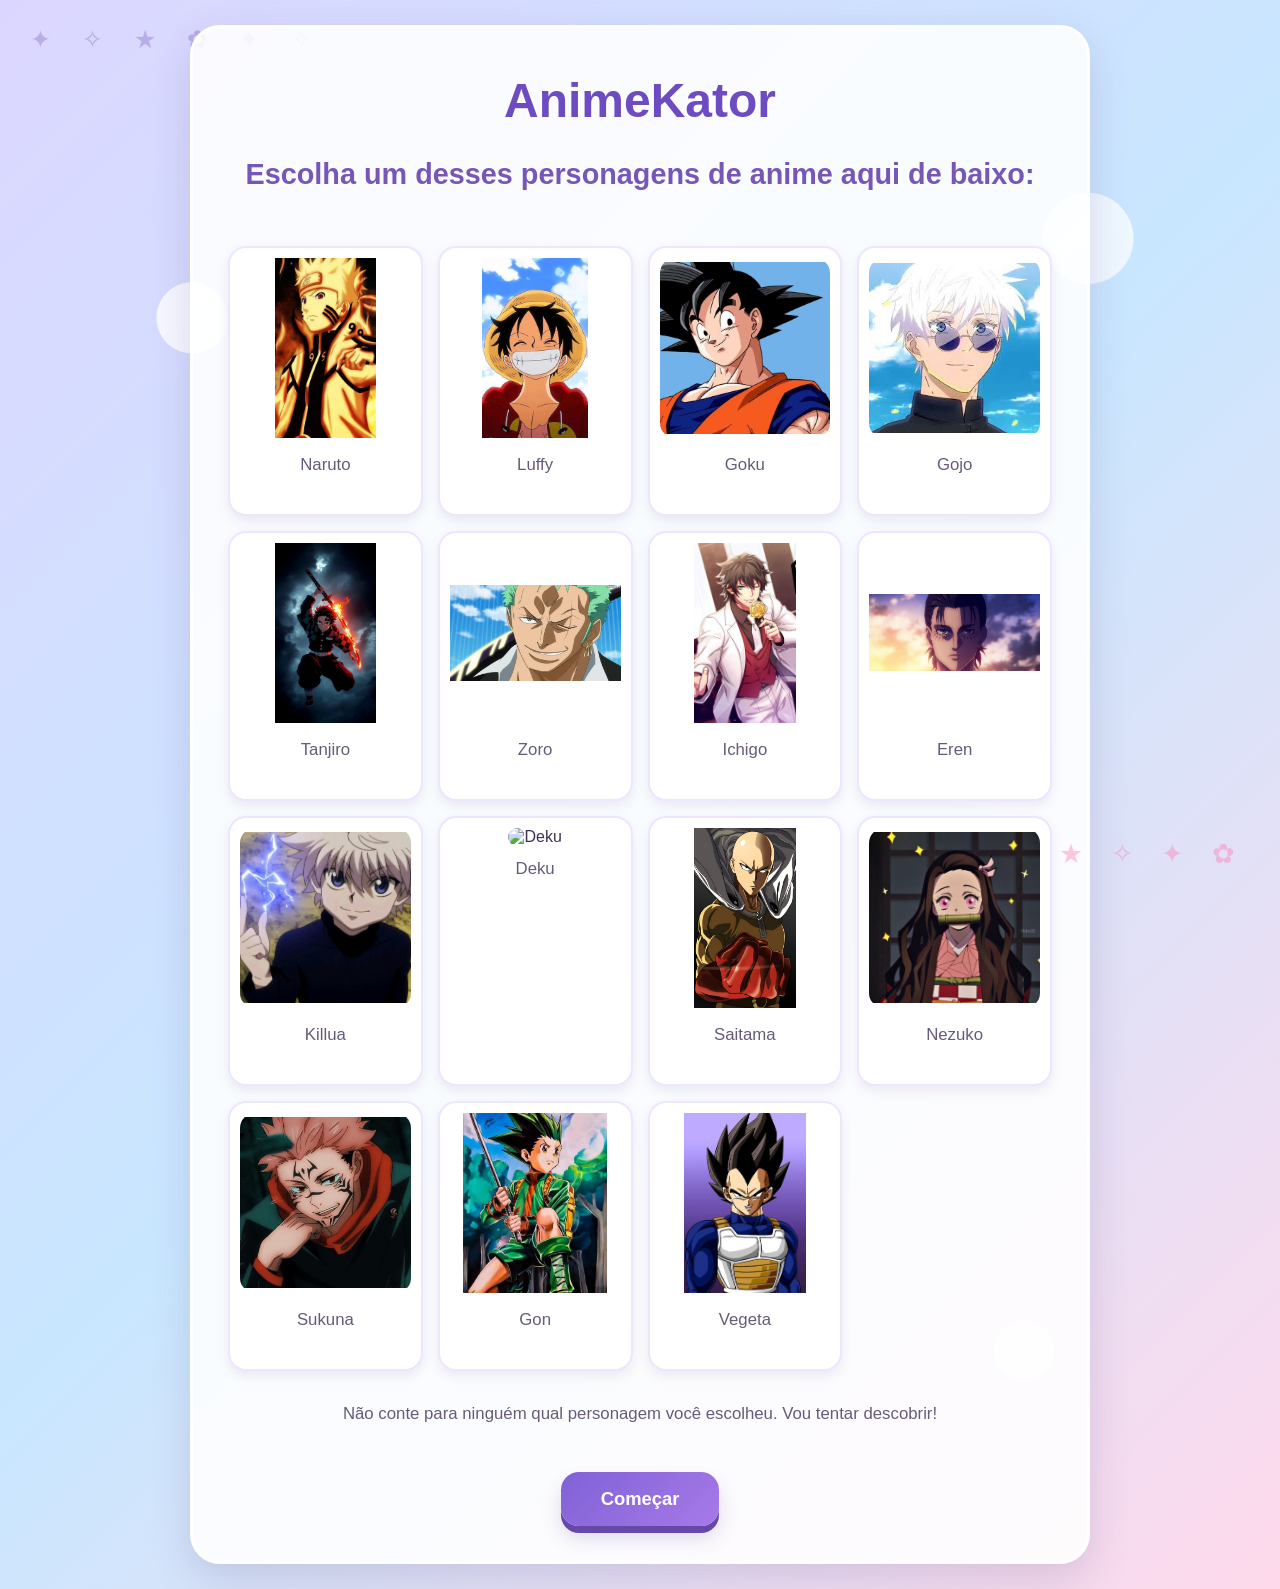
==== index.html @ e6180a13 "Update index.html" ====
<!DOCTYPE html>
<html lang="pt-br">

<head>
    <meta charset="UTF-8">

    <meta name="viewport" content="width=device-width, initial-scale=1.0">

    <title>AnimeKator</title>

    <link rel="stylesheet" href="style.css">
</head>

<body>

    <main class="container">

        <!-- =========================
             TELA INICIAL
        ========================== -->

        <section id="start-screen" class="screen active">

            <h1>AnimeKator</h1>

            <h2>Escolha um desses personagens de anime aqui de baixo:</h2>

            <div class="characters-grid">

                <!-- 1 -->
                <div class="character">
                    <img src="img/naruto.jpg" alt="Naruto">
                    <p>Naruto</p>
                </div>

                <!-- 2 -->
                <div class="character">
                    <img src="img/luffy.jpg" alt="Luffy">
                    <p>Luffy</p>
                </div>

                <!-- 3 -->
                <div class="character">
                    <img src="img/goku.jpg" alt="Goku">
                    <p>Goku</p>
                </div>

                <!-- 4 -->
                <div class="character">
                    <img src="img/gojo.jpg" alt="Gojo">
                    <p>Gojo</p>
                </div>

                <!-- 5 -->
                <div class="character">
                    <img src="img/tanjiro.jpg" alt="Tanjiro">
                    <p>Tanjiro</p>
                </div>

                <!-- 6 -->
                <div class="character">
                    <img src="img/zoro.jpg" alt="Zoro">
                    <p>Zoro</p>
                </div>

                <!-- 7 -->
                <div class="character">
                    <img src="img/ichiro.jpg" alt="Ichigo">
                    <p>Ichigo</p>
                </div>

                <!-- 8 -->
                <div class="character">
                    <img src="img/eren.jpg" alt="Eren">
                    <p>Eren</p>
                </div>

                <!-- 9 -->
                <div class="character">
                    <img src="img/killua.jpg" alt="Killua">
                    <p>Killua</p>
                </div>

                <!-- 10 -->
                <div class="character">
                    <img src="img/Deku.jpg" alt="Deku">
                    <p>Deku</p>
                </div>

                <!-- 11 -->
                <div class="character">
                    <img src="img/saitama.jpg" alt="Saitama">
                    <p>Saitama</p>
                </div>

                <!-- 12 -->
                <div class="character">
                    <img src="img/nezuko.jpg" alt="Nezuko">
                    <p>Nezuko</p>
                </div>

                <!-- 13 -->
                <div class="character">
                    <img src="img/sukuna.jpg" alt="Sukuna">
                    <p>Sukuna</p>
                </div>

                <!-- 14 -->
                <div class="character">
                    <img src="img/gon.jpg" alt="Gon">
                    <p>Gon</p>
                </div>

                <!-- 15 - CORINGA -->
                <div class="character">
                    <img src="img/vegeta.jpg" alt="Vegeta">
                    <p>Vegeta</p>
                </div>

            </div>

            <p>
                Não conte para ninguém qual personagem você escolheu.
                Vou tentar descobrir!
            </p>

            <button id="start-button" class="btn">
                Começar
            </button>

        </section>


        <!-- =========================
             TELA DO JOGO
        ========================== -->

        <section id="game-screen" class="screen">

            <h2 id="question-text" class="question">
                O personagem que você escolheu está neste cartão?
            </h2>

            <div id="card-display" class="card">
                <!-- O JavaScript coloca os personagens aqui -->
            </div>

            <div class="button-group">

                <button
                    data-answer="yes"
                    class="btn yes">
                    Sim
                </button>

                <button
                    data-answer="no"
                    class="btn no">
                    Não
                </button>

            </div>

        </section>


        <!-- =========================
             TELA DE RESULTADO
        ========================== -->

        <section id="result-screen" class="screen">

            <h2 class="result-intro">
                Acho que descobri!
            </h2>

            <div id="result-number" class="result-number-display">
            </div>

            <div id="result-image" class="result-image-display">
            </div>

            <div id="explanation" class="explanation-box">

                <h3 class="explanation-title">
                    Como eu adivinhei?
                </h3>

                <p id="explanation-text" class="explanation-content">
                </p>

            </div>

            <button id="play-again-button" class="btn">
                Jogar Novamente
            </button>

        </section>

    </main>


    <!-- JavaScript do jogo -->
    <script src="script.js"></script>

</body>

</html>
---- style.css ----
/* ================================
   ANIMEKATOR - ESTILO
   ================================ */

* {
    margin: 0;
    padding: 0;
    box-sizing: border-box;
}

body {
    font-family: "Trebuchet MS", "Arial Rounded MT Bold", Arial, sans-serif;
    min-height: 100vh;

    /* Fundo suave e divertido */
    background:
        radial-gradient(circle at 15% 20%, rgba(255, 255, 255, 0.8) 0 35px, transparent 36px),
        radial-gradient(circle at 85% 15%, rgba(255, 255, 255, 0.7) 0 45px, transparent 46px),
        radial-gradient(circle at 80% 85%, rgba(255, 255, 255, 0.6) 0 30px, transparent 31px),
        linear-gradient(135deg, #dcd6ff, #c9e7ff, #ffd9ec);

    color: #3d3155;
    display: flex;
    justify-content: center;
    align-items: center;

    padding: 25px;

    position: relative;
    overflow-x: hidden;
}


/* ================================
   DECORAÇÕES DO FUNDO
   ================================ */

body::before {
    content: "✦  ✧  ★  ✿  ✦  ✧";
    position: fixed;
    top: 25px;
    left: 30px;

    color: rgba(120, 95, 190, 0.35);
    font-size: 25px;
    letter-spacing: 12px;

    pointer-events: none;
}

body::after {
    content: "★  ✧  ✦  ✿";
    position: fixed;
    bottom: 30px;
    right: 35px;

    color: rgba(255, 120, 170, 0.4);
    font-size: 27px;
    letter-spacing: 10px;

    pointer-events: none;
}


/* ================================
   CONTAINER PRINCIPAL
   ================================ */

.container {
    width: 100%;
    max-width: 900px;
    text-align: center;

    background: rgba(255, 255, 255, 0.88);

    border-radius: 30px;

    padding: 35px;

    box-shadow:
        0 15px 40px rgba(90, 70, 130, 0.18);

    border: 3px solid rgba(255, 255, 255, 0.9);

    position: relative;
}


/* ================================
   TÍTULOS
   ================================ */

h1 {
    font-size: 3rem;

    color: #6d4cc2;

    margin-bottom: 10px;

    font-weight: 900;

    text-shadow:
        2px 2px 0 #ffffff;
}

h2 {
    font-size: 1.8rem;

    color: #7657b8;

    margin-bottom: 15px;
}

p {
    color: #665b78;

    font-size: 1.05rem;

    line-height: 1.6;
}


/* ================================
   TELA INICIAL
   ================================ */

#start-screen {
    display: flex;
    flex-direction: column;
    align-items: center;
    justify-content: center;

    min-height: 500px;
}

#start-screen h1 {
    margin-top: 10px;
}

#start-screen p {
    max-width: 600px;
    margin: 10px auto 25px;
}


/* ================================
   BOTÕES
   ================================ */

button {
    border: none;

    font-family: inherit;

    font-size: 1rem;

    font-weight: bold;

    cursor: pointer;

    border-radius: 18px;

    padding: 14px 28px;

    transition:
        transform 0.2s ease,
        box-shadow 0.2s ease,
        background 0.2s ease;
}


/* Botão principal */

#start-button {
    background: linear-gradient(135deg, #8062d6, #a779e8);

    color: white;

    padding: 16px 40px;

    font-size: 1.15rem;

    box-shadow:
        0 7px 0 #6548a7,
        0 12px 20px rgba(100, 70, 160, 0.2);
}

#start-button:hover {
    transform: translateY(-3px);

    box-shadow:
        0 10px 0 #6548a7,
        0 15px 25px rgba(100, 70, 160, 0.25);
}

#start-button:active {
    transform: translateY(4px);

    box-shadow:
        0 3px 0 #6548a7;
}


/* ================================
   TELA DO JOGO
   ================================ */

#game-screen {
    display: none;
}

.game-header {
    margin-bottom: 20px;
}


/* Indicador da carta */

#card-counter {
    display: inline-block;

    background: #f1eaff;

    color: #7252b3;

    padding: 8px 18px;

    border-radius: 20px;

    font-size: 0.9rem;

    font-weight: bold;

    margin-bottom: 15px;
}


/* ================================
   CARTA
   ================================ */

.card {
    background: linear-gradient(
        145deg,
        #ffffff,
        #f8f4ff
    );

    border-radius: 25px;

    padding: 25px;

    margin: 20px auto;

    max-width: 750px;

    border: 3px solid #e7dcff;

    box-shadow:
        0 10px 25px rgba(90, 70, 130, 0.12);

    position: relative;
}


/* Detalhe decorativo da carta */

.card::before {
    content: "✦";

    position: absolute;

    top: 12px;
    left: 18px;

    color: #e7a8d2;

    font-size: 22px;
}

.card::after {
    content: "✧";

    position: absolute;

    bottom: 10px;
    right: 18px;

    color: #9e8be0;

    font-size: 24px;
}


/* Título da carta */

.card h2 {
    margin-bottom: 20px;

    font-size: 1.6rem;
}


/* ================================
   GRID DOS PERSONAGENS
   ================================ */

.characters-grid {
    display: grid;

    grid-template-columns: repeat(4, 1fr);

    gap: 15px;

    margin-top: 20px;
}


/* ================================
   PERSONAGENS
   ================================ */

.character {
    background: white;

    border-radius: 18px;

    padding: 10px;

    border: 2px solid #eee5ff;

    box-shadow:
        0 5px 12px rgba(90, 70, 130, 0.1);

    transition:
        transform 0.2s ease,
        box-shadow 0.2s ease;
}

.character:hover {
    transform: translateY(-5px) rotate(-1deg);

    box-shadow:
        0 10px 18px rgba(90, 70, 130, 0.16);
}

.character img {
    width: 100%;
    height: 180px;
    object-fit: contain;
    object-position: center;
    border-radius: 15px;
}
}

.character p {
    font-size: 0.85rem;

    font-weight: bold;

    margin-top: 8px;

    color: #5d4b78;
}


/* ================================
   ÁREA DAS RESPOSTAS
   ================================ */

.answers {
    display: flex;

    justify-content: center;

    gap: 20px;

    margin-top: 25px;
}


/* SIM */

#yes-button {
    background: #ff91bd;

    color: white;

    box-shadow:
        0 6px 0 #d96d99;
}

#yes-button:hover {
    background: #ff7faf;

    transform: translateY(-3px);
}


/* NÃO */

#no-button {
    background: #8e7bd4;

    color: white;

    box-shadow:
        0 6px 0 #6b5aae;
}

#no-button:hover {
    background: #7b67c7;

    transform: translateY(-3px);
}


/* ================================
   TELA DE RESULTADO
   ================================ */

#result-screen {
    display: none;

    min-height: 500px;

    align-items: center;

    justify-content: center;

    flex-direction: column;
}

#result-screen h2 {
    font-size: 2rem;

    margin-bottom: 10px;
}


/* Imagem do personagem descoberto */

#result-image {
    width: 260px;

    height: 320px;

    object-fit: cover;

    border-radius: 25px;

    border: 6px solid white;

    box-shadow:
        0 12px 30px rgba(80, 60, 120, 0.2);

    margin: 20px 0;
}


/* Nome do personagem */

#result-name {
    font-size: 2rem;

    font-weight: 900;

    color: #704fc0;

    margin-bottom: 20px;
}


/* Botão jogar novamente */

#restart-button {
    background: linear-gradient(
        135deg,
        #ff91bd,
        #e878ad
    );

    color: white;

    padding: 14px 30px;

    box-shadow:
        0 6px 0 #c45c91;
}

#restart-button:hover {
    transform: translateY(-3px);

    box-shadow:
        0 9px 0 #c45c91;
}


/* ================================
   ANIMAÇÕES
   ================================ */

@keyframes aparecer {
    from {
        opacity: 0;
        transform: translateY(15px);
    }

    to {
        opacity: 1;
        transform: translateY(0);
    }
}

.container {
    animation: aparecer 0.5s ease;
}


/* ================================
   RESPONSIVIDADE
   ================================ */

@media (max-width: 700px) {

    body {
        padding: 15px;
    }

    .container {
        padding: 22px 15px;

        border-radius: 22px;
    }

    h1 {
        font-size: 2.2rem;
    }

    h2 {
        font-size: 1.5rem;
    }

    .characters-grid {
        grid-template-columns: repeat(3, 1fr);

        gap: 10px;
    }

    .character img {
        height: 110px;
    }

    .answers {
        gap: 12px;
    }

    button {
        padding: 12px 22px;
    }

    #result-image {
        width: 220px;

        height: 280px;
    }
}


@media (max-width: 450px) {

    .characters-grid {
        grid-template-columns: repeat(2, 1fr);
    }

    .character img {
        height: 130px;
    }

    .answers {
        flex-direction: column;

        align-items: center;
    }

    .answers button {
        width: 80%;
    }

    h1 {
        font-size: 1.9rem;
    }
}
    /* CORREÇÃO DAS TELAS DO JOGO */

.screen {
    display: none !important;
    flex-direction: column;
    align-items: center;
    gap: 20px;
}

.screen.active {
    display: flex !important;
}
    .result-image-display {
    margin-bottom: 35px;
}

.explanation-box {
    margin-top: 10px;
    padding: 15px 20px;
}

.explanation-title {
    margin-bottom: 12px;
}

.explanation-content {
    margin-top: 5px;
    line-height: 1.5;
}
    .result-image-display {
    margin-bottom: 35px;
}

.explanation-box {
    margin-top: 20px;
}

.explanation-title {
    margin-bottom: 15px;
}

.explanation-content {
    margin-top: 10px;
    line-height: 1.6;
}
    /* Ajuste da imagem e explicação do resultado */
#result-image {
    display: block;
    margin-bottom: 40px;
}

#result-image img {
    display: block;
    margin: 0 auto;
}

.explanation-box {
    position: relative;
    margin-top: 30px;
    clear: both;
}

.explanation-title {
    position: relative;
    margin-top: 20px;
    margin-bottom: 15px;
    z-index: 2;
}

.explanation-content {
    position: relative;
    margin-top: 10px;
    line-height: 1.6;
}
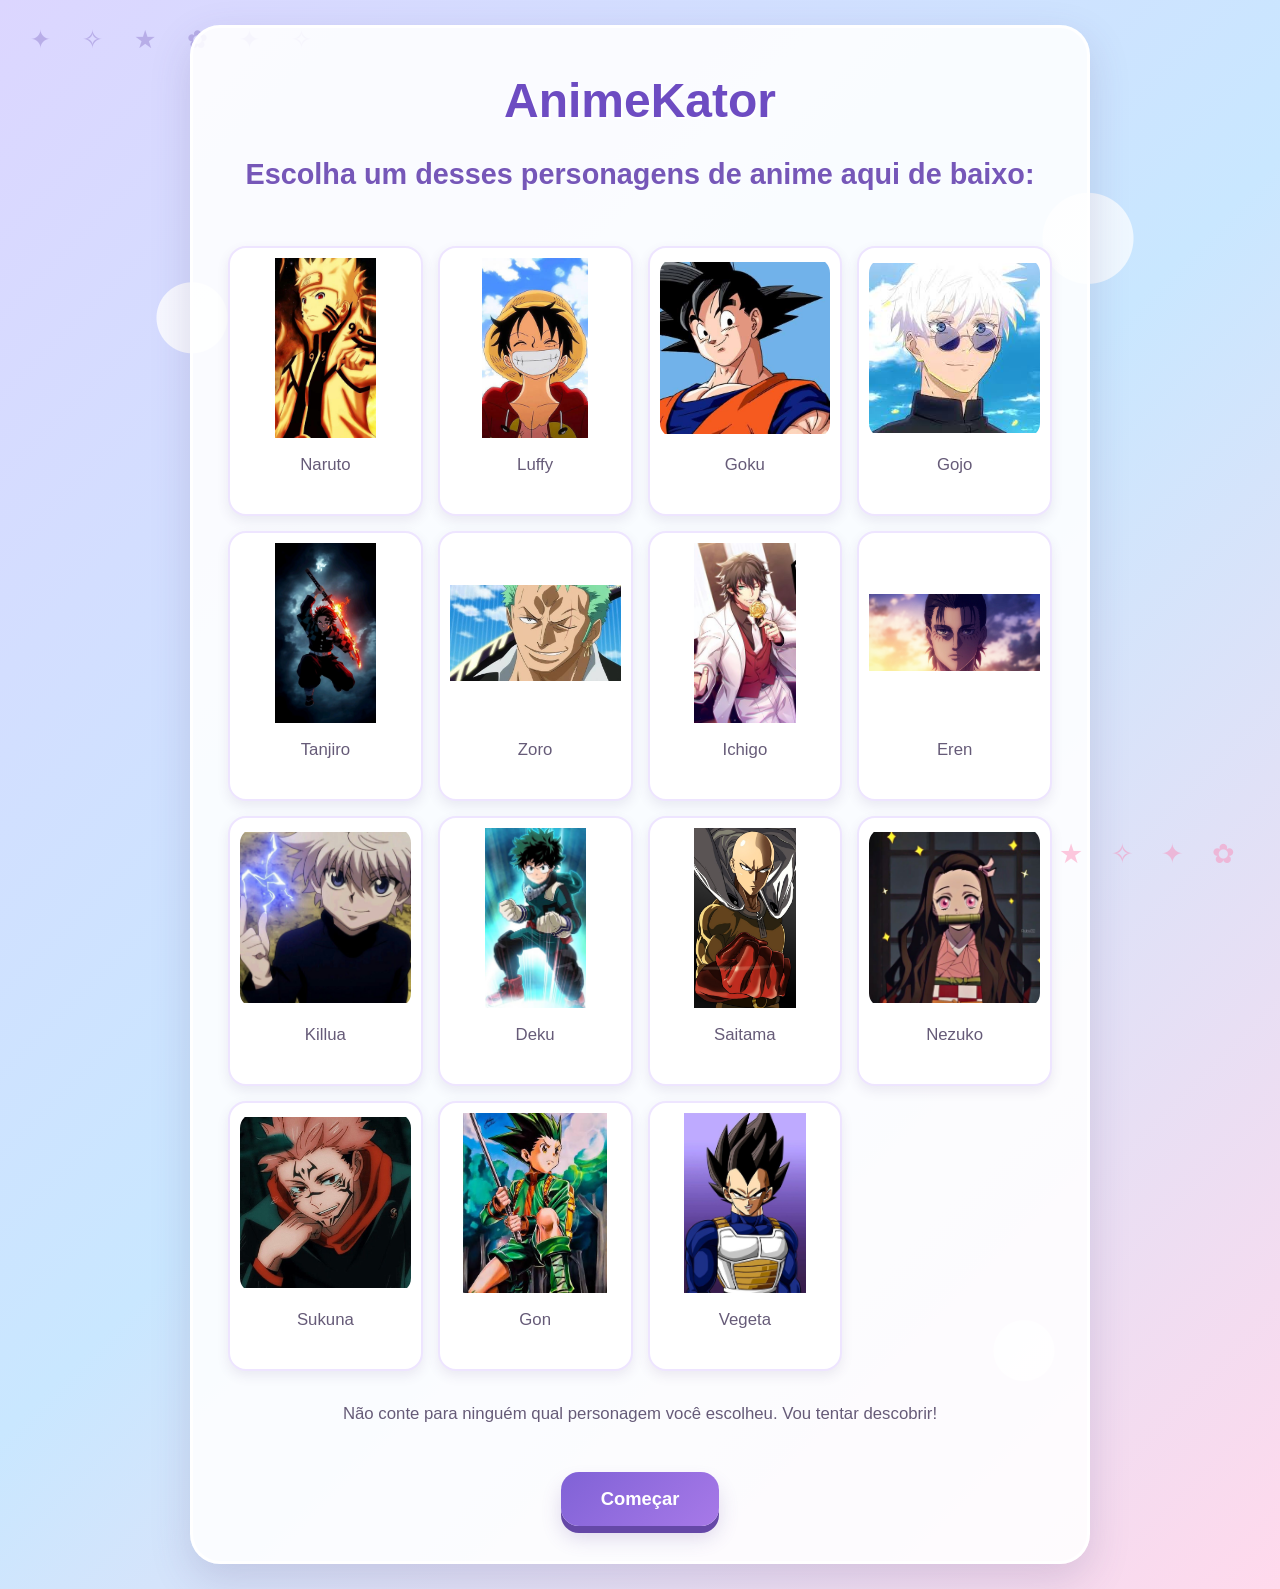
==== commit b4f73255: "Update index.html" ====
--- a/index.html
+++ b/index.html
@@ -83,7 +83,7 @@
 
                 <!-- 10 -->
                 <div class="character">
-                    <img src="img/Deku.jpg" alt="Deku">
+                    <img src="./img/deku.jpg" alt="Deku">
                     <p>Deku</p>
                 </div>
 
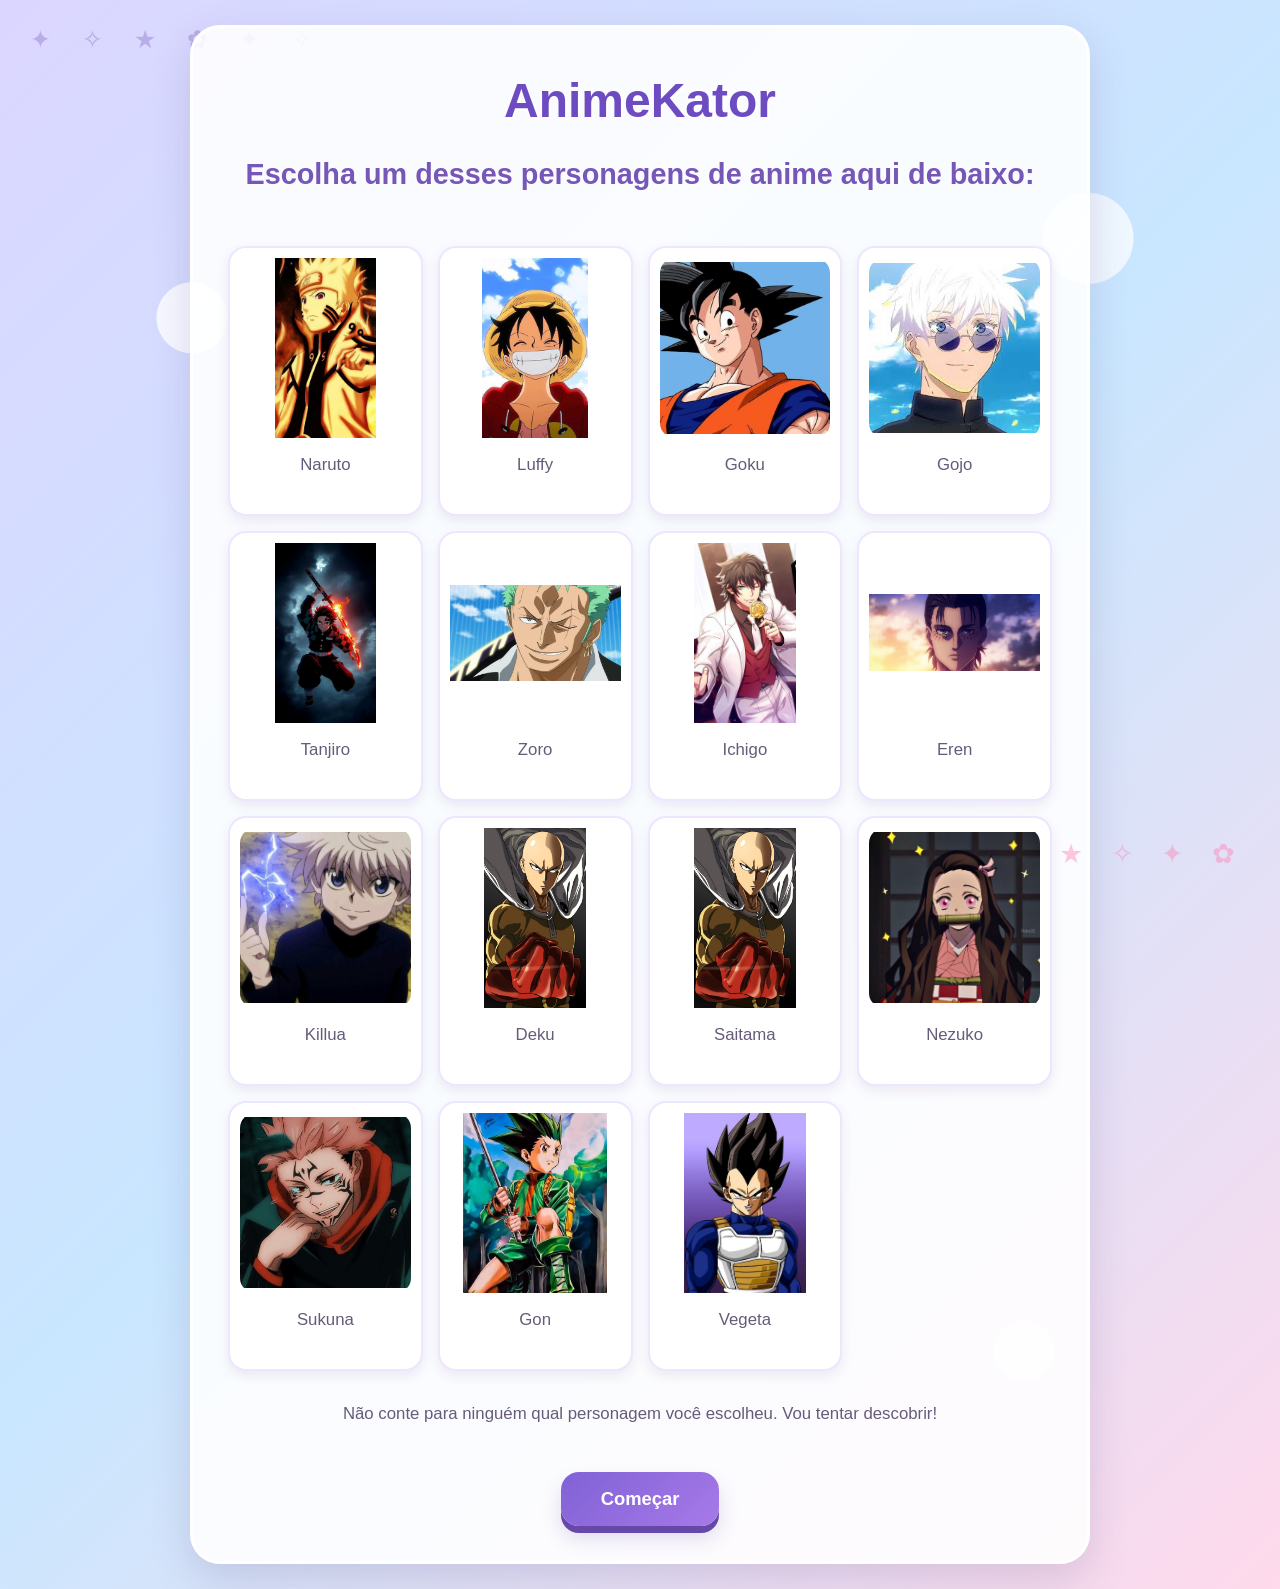
==== commit 5d69ff21: "Update index.html" ====
--- a/index.html
+++ b/index.html
@@ -83,7 +83,7 @@
 
                 <!-- 10 -->
                 <div class="character">
-                    <img src="./img/deku.jpg" alt="Deku">
+                    <img src="img/saitama.jpg" alt="Deku">
                     <p>Deku</p>
                 </div>
 
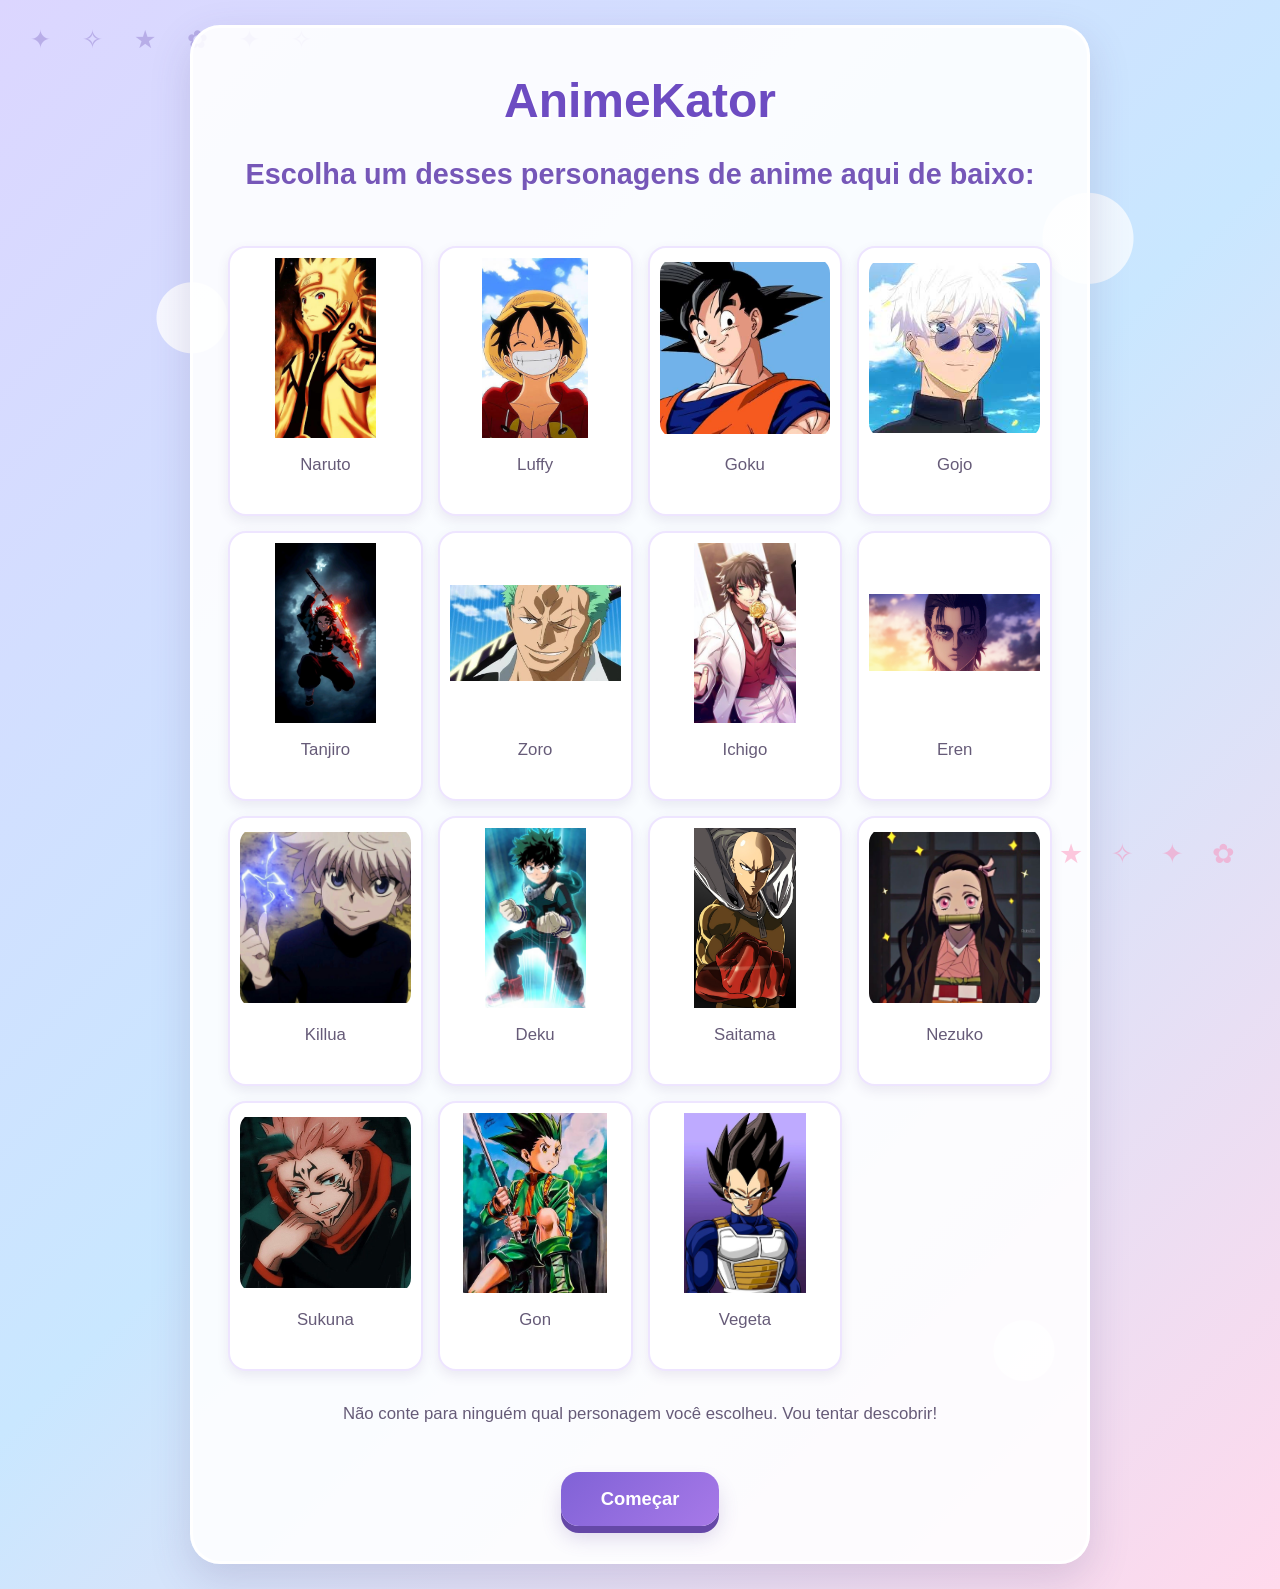
==== commit 036183bb: "Update index.html" ====
--- a/index.html
+++ b/index.html
@@ -83,7 +83,7 @@
 
                 <!-- 10 -->
                 <div class="character">
-                    <img src="img/saitama.jpg" alt="Deku">
+                    <img src="img/deku.jpg" alt="Deku">
                     <p>Deku</p>
                 </div>
 
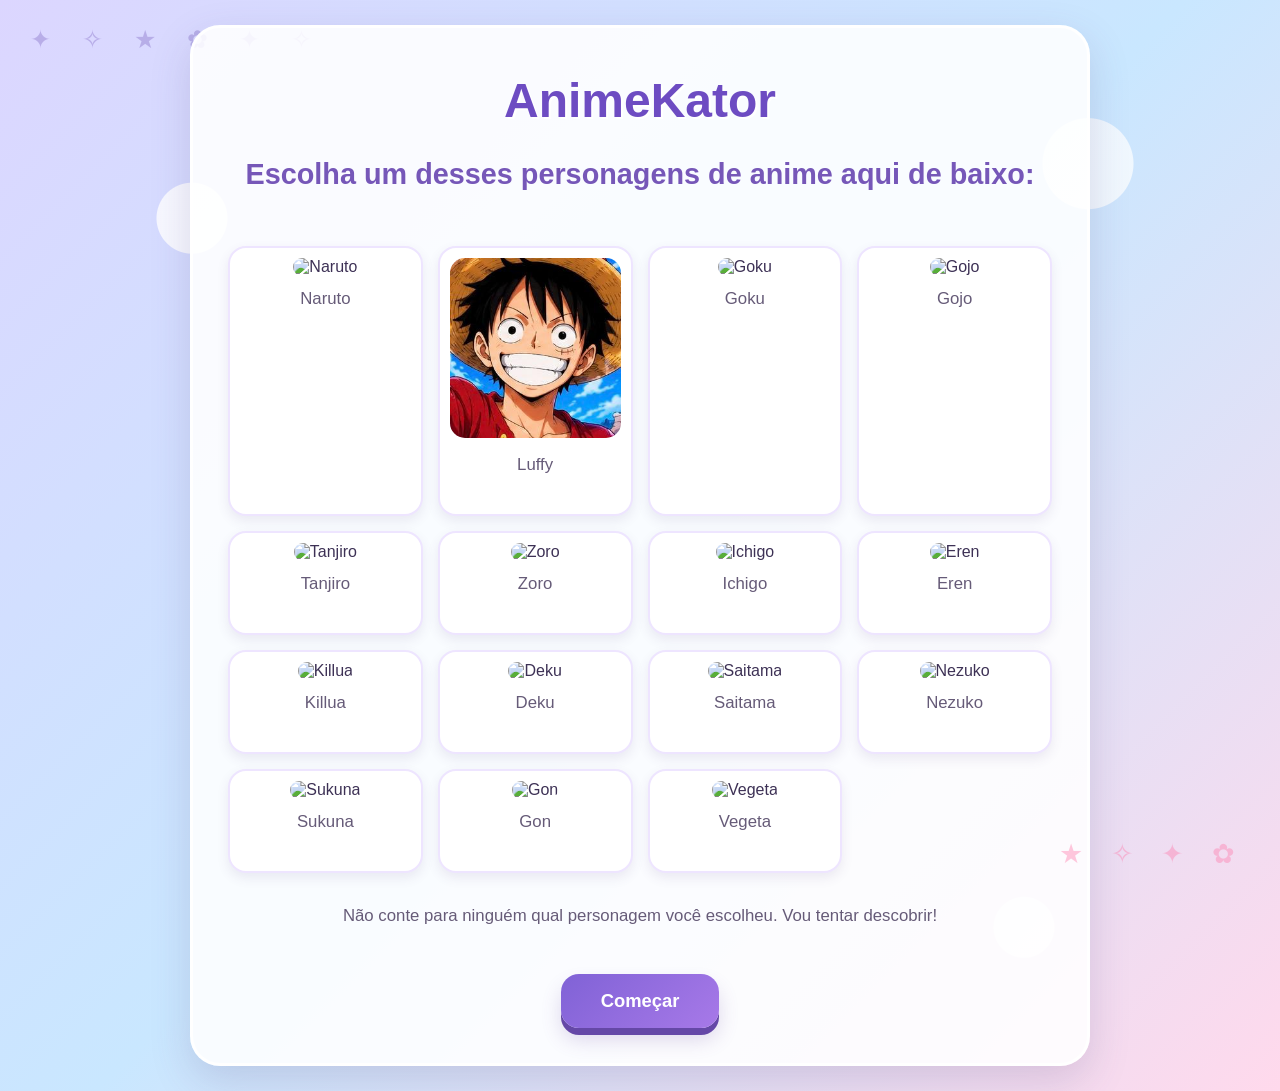
==== commit c2e431c3: "Update index.html" ====
--- a/index.html
+++ b/index.html
@@ -35,7 +35,7 @@
 
                 <!-- 2 -->
                 <div class="character">
-                    <img src="img/luffy.jpg" alt="Luffy">
+                    <img src="img/luffy.jpg.jpeg" alt="Luffy">
                     <p>Luffy</p>
                 </div>
 
--- a/style.css
+++ b/style.css
@@ -347,7 +347,8 @@
 .character img {
     width: 100%;
     height: 180px;
-    object-fit: contain;
+    aspect-ratio: 1 / 1;
+    object-fit: cover;
     object-position: center;
     border-radius: 15px;
 }
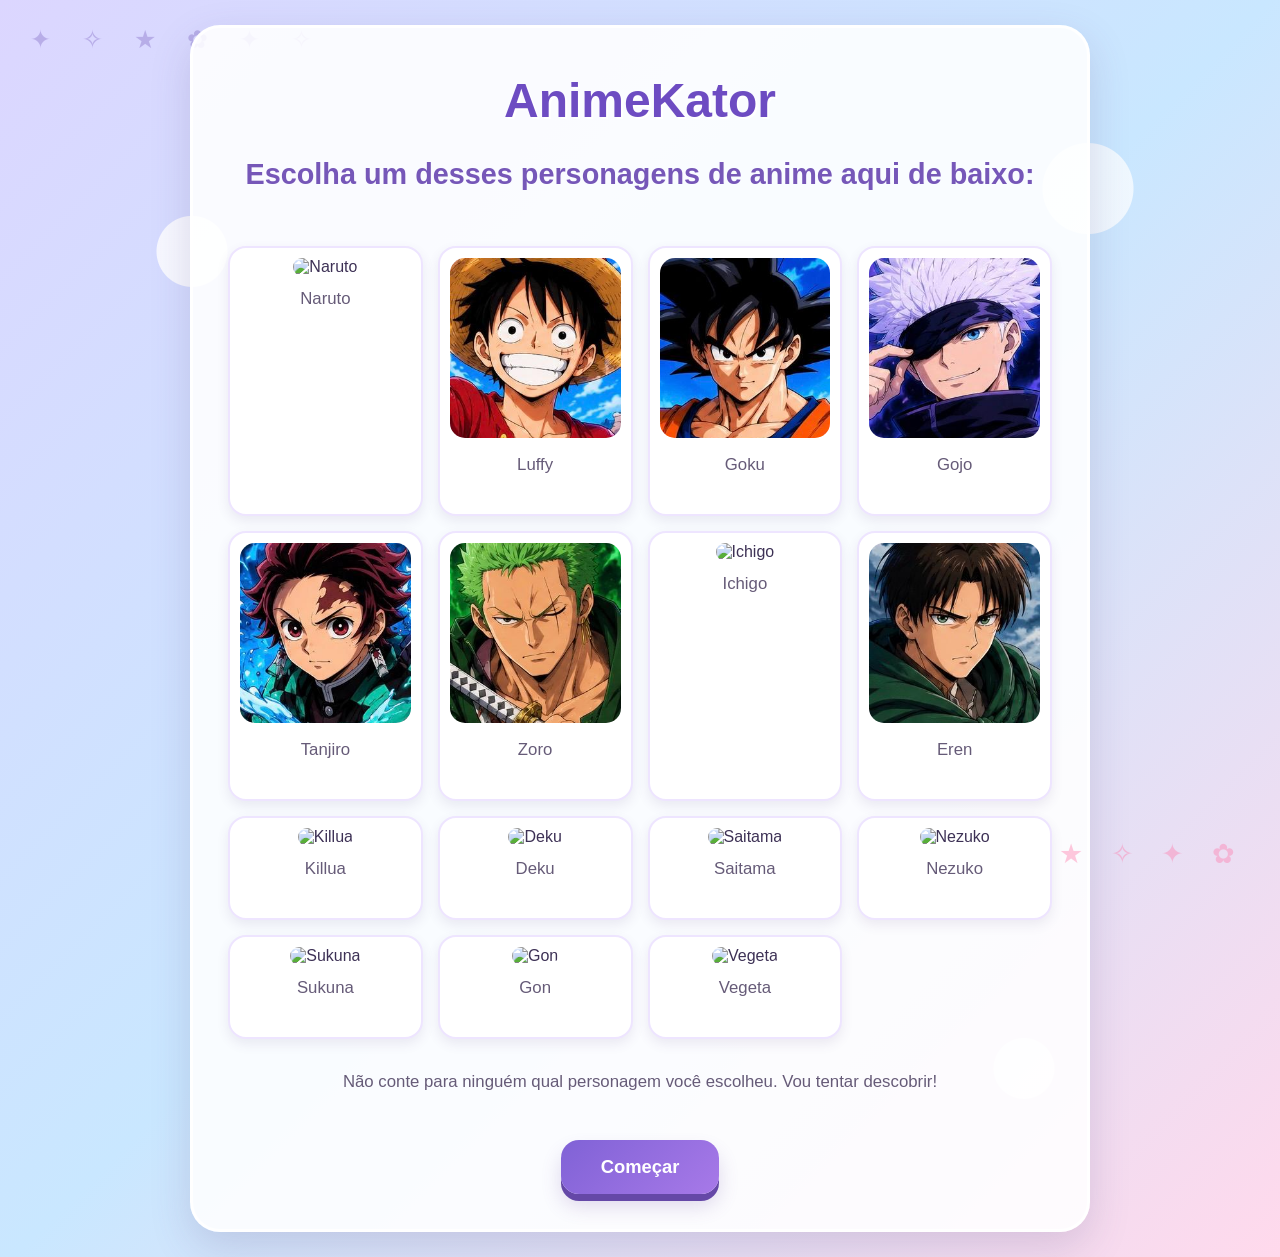
==== commit f0570e7a: "Update index.html" ====
--- a/index.html
+++ b/index.html
@@ -29,7 +29,7 @@
 
                 <!-- 1 -->
                 <div class="character">
-                    <img src="img/naruto.jpg" alt="Naruto">
+                    <img src="img/naruto.jpg.jpeg" alt="Naruto">
                     <p>Naruto</p>
                 </div>
 
@@ -41,73 +41,73 @@
 
                 <!-- 3 -->
                 <div class="character">
-                    <img src="img/goku.jpg" alt="Goku">
+                    <img src="img/goku.jpg.jpeg" alt="Goku">
                     <p>Goku</p>
                 </div>
 
                 <!-- 4 -->
                 <div class="character">
-                    <img src="img/gojo.jpg" alt="Gojo">
+                    <img src="img/gojo.jpg.jpeg" alt="Gojo">
                     <p>Gojo</p>
                 </div>
 
                 <!-- 5 -->
                 <div class="character">
-                    <img src="img/tanjiro.jpg" alt="Tanjiro">
+                    <img src="img/tanjiro.jpg.jpeg" alt="Tanjiro">
                     <p>Tanjiro</p>
                 </div>
 
                 <!-- 6 -->
                 <div class="character">
-                    <img src="img/zoro.jpg" alt="Zoro">
+                    <img src="img/zoro.jpg.jpeg" alt="Zoro">
                     <p>Zoro</p>
                 </div>
 
                 <!-- 7 -->
                 <div class="character">
-                    <img src="img/ichiro.jpg" alt="Ichigo">
+                    <img src="img/ichiro.jpg.jpeg" alt="Ichigo">
                     <p>Ichigo</p>
                 </div>
 
                 <!-- 8 -->
                 <div class="character">
-                    <img src="img/eren.jpg" alt="Eren">
+                    <img src="img/eren.jpg.jpeg" alt="Eren">
                     <p>Eren</p>
                 </div>
 
                 <!-- 9 -->
                 <div class="character">
-                    <img src="img/killua.jpg" alt="Killua">
+                    <img src="img/killua.jpg.jpeg" alt="Killua">
                     <p>Killua</p>
                 </div>
 
                 <!-- 10 -->
                 <div class="character">
-                    <img src="img/deku.jpg" alt="Deku">
+                    <img src="img/deku.jpg.jpeg" alt="Deku">
                     <p>Deku</p>
                 </div>
 
                 <!-- 11 -->
                 <div class="character">
-                    <img src="img/saitama.jpg" alt="Saitama">
+                    <img src="img/saitama.jpg.jpeg" alt="Saitama">
                     <p>Saitama</p>
                 </div>
 
                 <!-- 12 -->
                 <div class="character">
-                    <img src="img/nezuko.jpg" alt="Nezuko">
+                    <img src="img/nezuko.jpg.jpeg" alt="Nezuko">
                     <p>Nezuko</p>
                 </div>
 
                 <!-- 13 -->
                 <div class="character">
-                    <img src="img/sukuna.jpg" alt="Sukuna">
+                    <img src="img/sukuna.jpg.jpeg" alt="Sukuna">
                     <p>Sukuna</p>
                 </div>
 
                 <!-- 14 -->
                 <div class="character">
-                    <img src="img/gon.jpg" alt="Gon">
+                    <img src="img/gon.jpg.jpeg" alt="Gon">
                     <p>Gon</p>
                 </div>
 
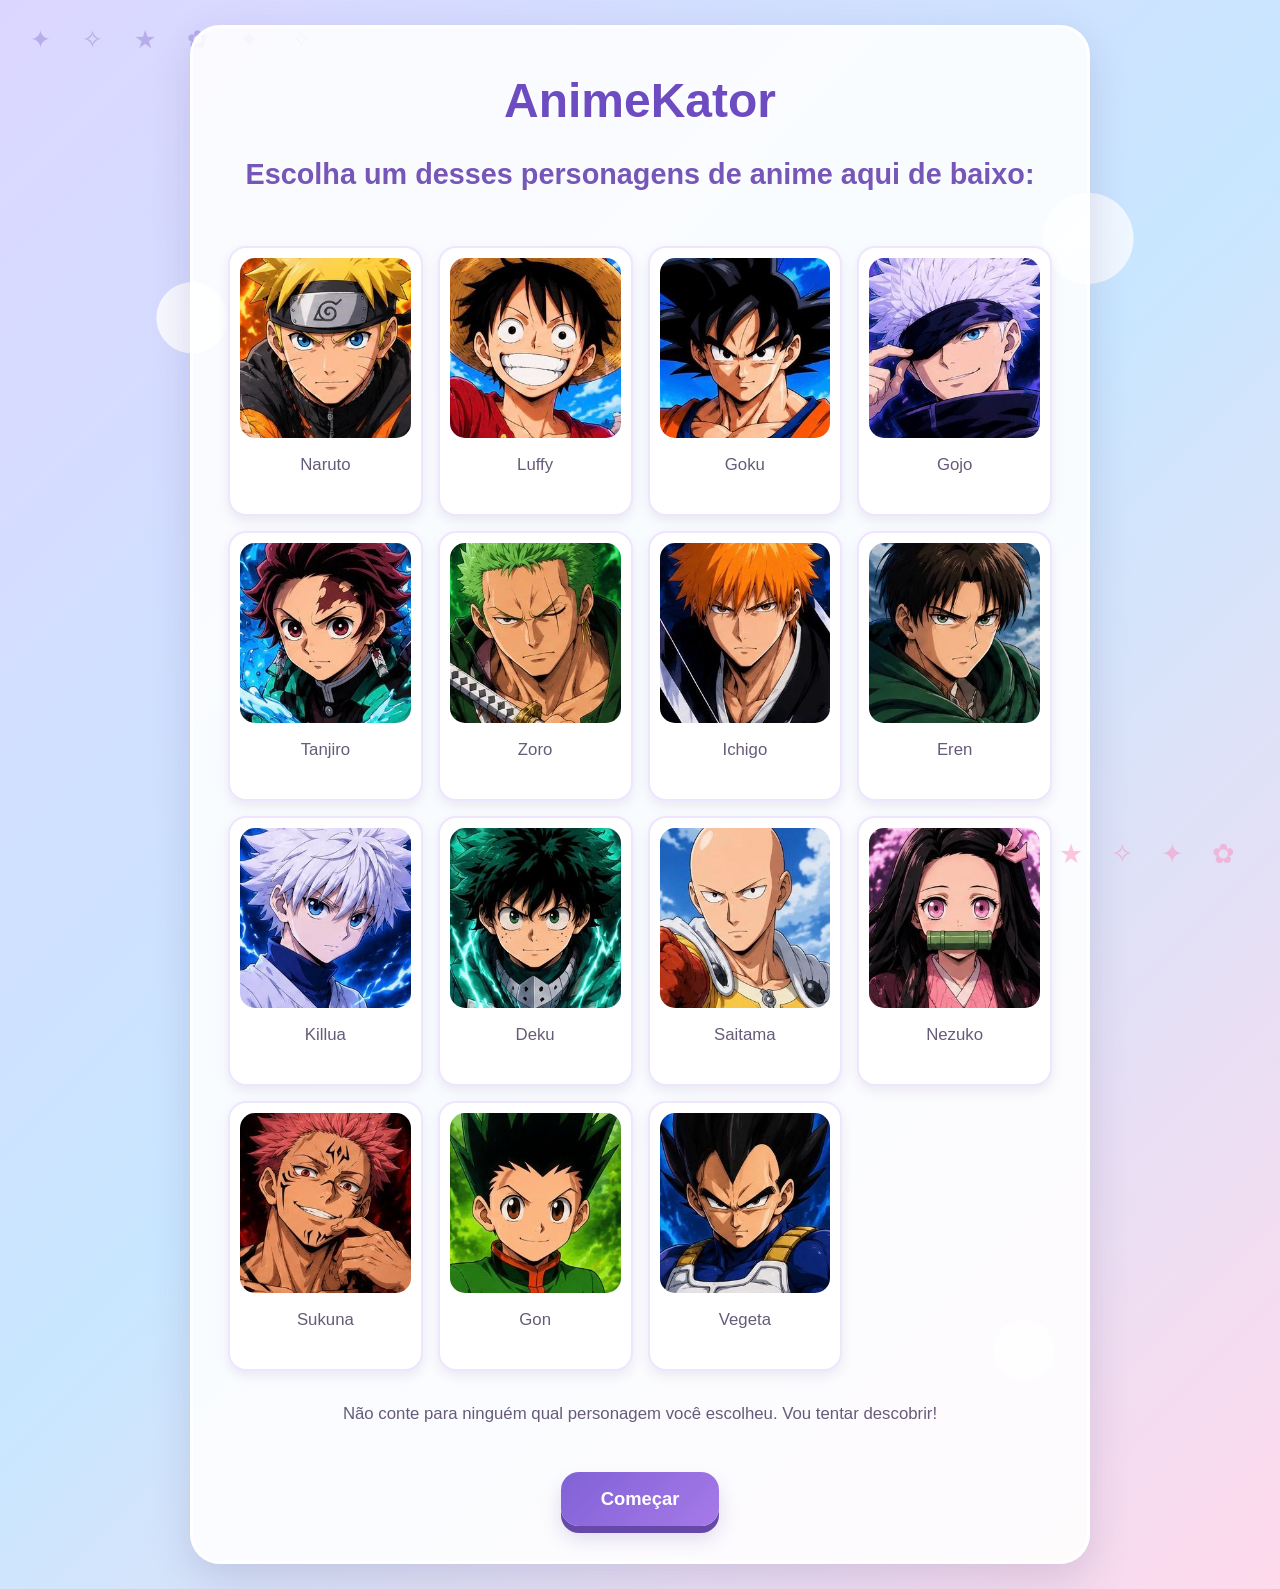
==== commit aad23924: "Update index.html" ====
--- a/index.html
+++ b/index.html
@@ -65,13 +65,13 @@
 
                 <!-- 7 -->
                 <div class="character">
-                    <img src="img/ichiro.jpg.jpeg" alt="Ichigo">
+                    <img src="img/ichigo.jpg.jpeg" alt="Ichigo">
                     <p>Ichigo</p>
                 </div>
 
                 <!-- 8 -->
                 <div class="character">
-                    <img src="img/eren.jpg.jpeg" alt="Eren">
+                    <img src="img/eren.jpg" alt="Eren">
                     <p>Eren</p>
                 </div>
 
@@ -113,7 +113,7 @@
 
                 <!-- 15 - CORINGA -->
                 <div class="character">
-                    <img src="img/vegeta.jpg" alt="Vegeta">
+                    <img src="img/vegeta.jpg.jpeg" alt="Vegeta">
                     <p>Vegeta</p>
                 </div>
 
